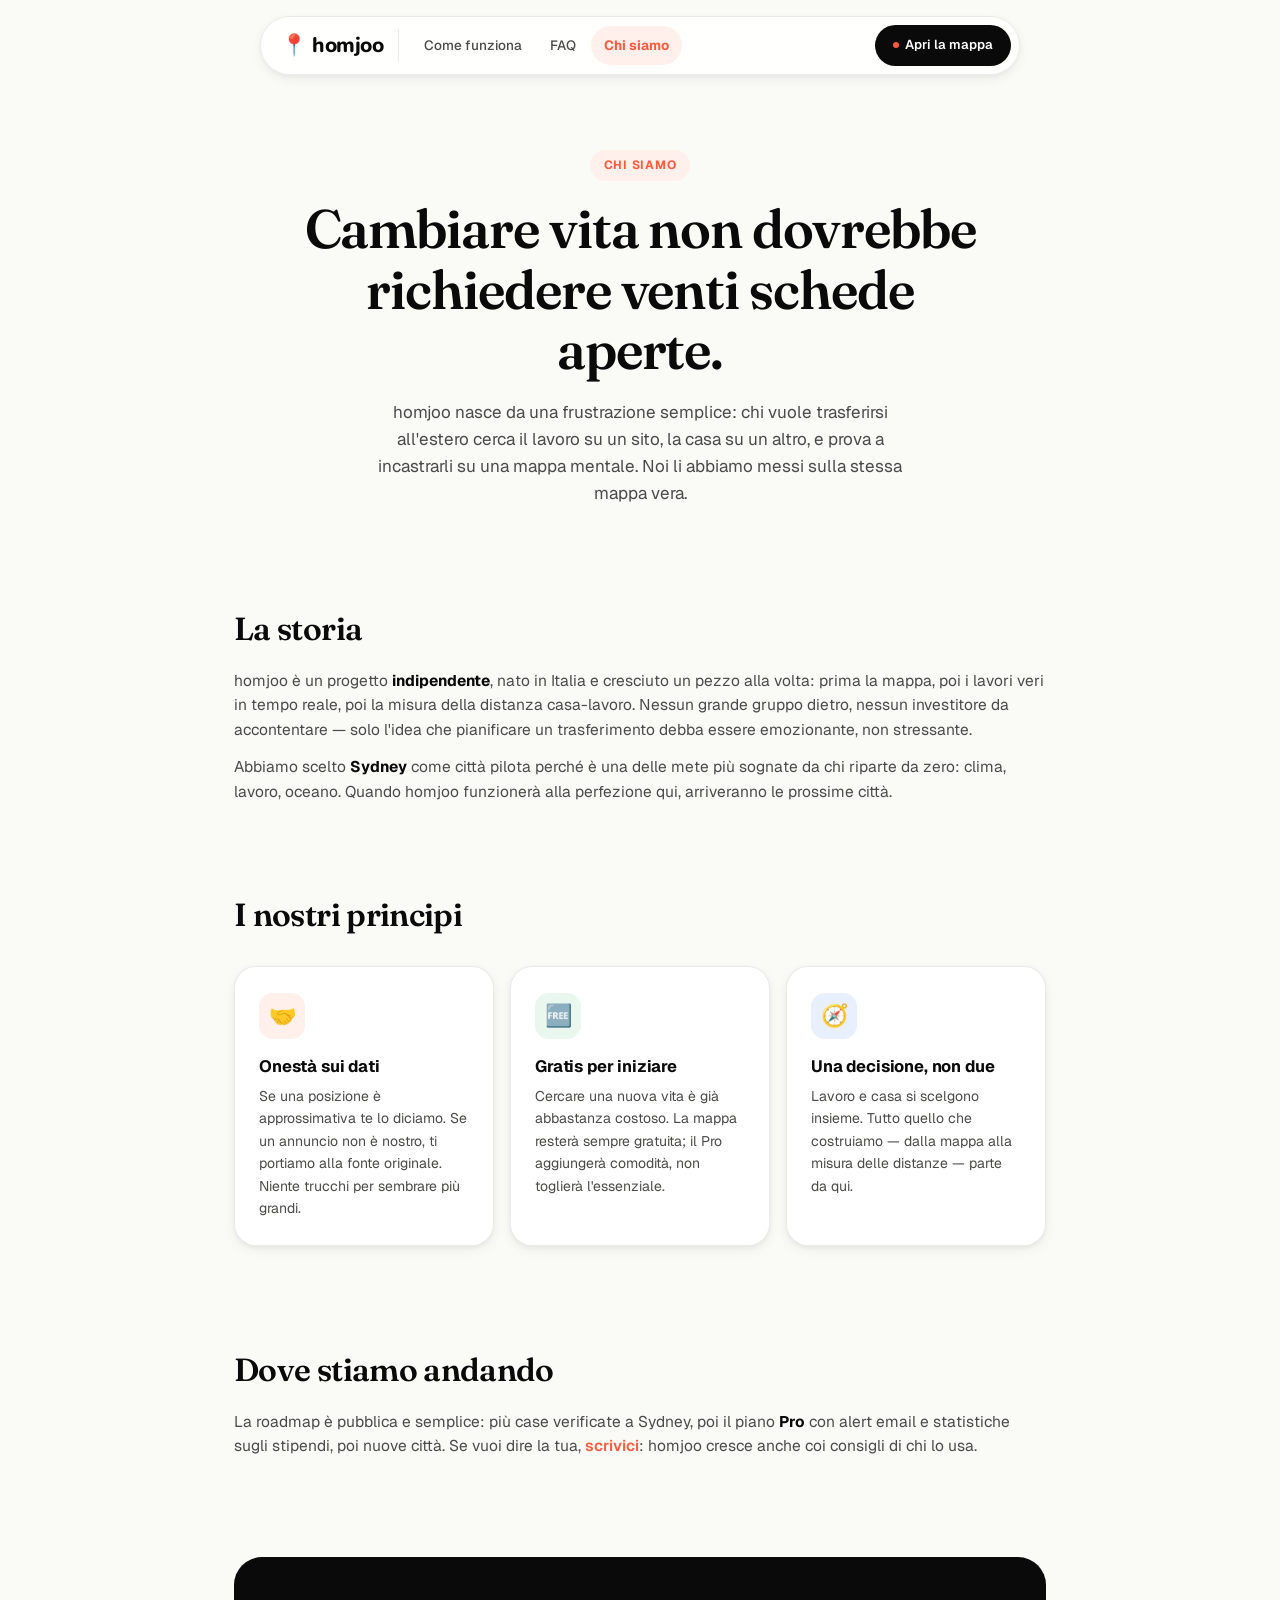
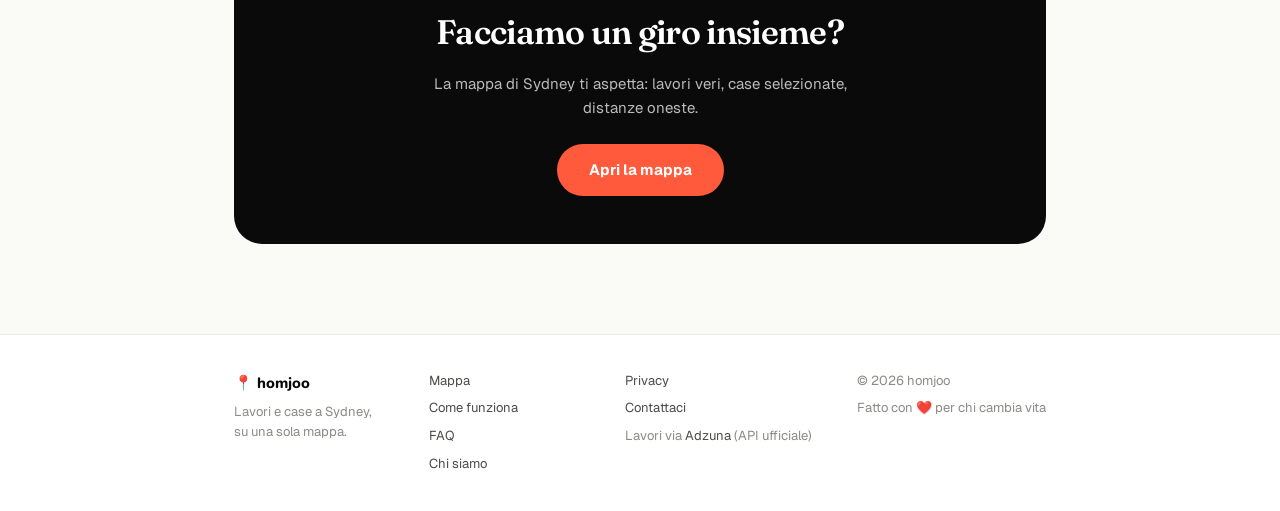
==== chi-siamo.html @ c5d23fae "Aggiornamento sito - 09/07/2026 14:28:04,09" ====
<!DOCTYPE html>
<html lang="it">
<head>
<meta charset="UTF-8">
<meta name="viewport" content="width=device-width, initial-scale=1.0">
<title>Chi siamo — homjoo</title>
<meta name="description" content="homjoo è un progetto indipendente che unisce lavori e case sulla stessa mappa. Città pilota: Sydney.">
<meta property="og:title" content="Chi siamo — homjoo">
<meta property="og:description" content="homjoo è un progetto indipendente che unisce lavori e case sulla stessa mappa. Città pilota: Sydney.">
<meta property="og:type" content="website">
<link rel="icon" href="data:image/svg+xml,<svg xmlns='http://www.w3.org/2000/svg' viewBox='0 0 100 100'><text y='.9em' font-size='90'>📍</text></svg>">
<link rel="preconnect" href="https://fonts.googleapis.com">
<link rel="preconnect" href="https://fonts.gstatic.com" crossorigin>
<link href="https://fonts.googleapis.com/css2?family=Fraunces:opsz,wght@9..144,400;9..144,600&family=Geist:wght@400;500;600;700&family=Nunito:wght@800&display=swap" rel="stylesheet">
<link rel="stylesheet" href="pagine.css">
</head>
<body>

<nav class="nav">
  <a class="nav-brand" href="index.html">📍 homjoo</a>
  <div class="nav-links">
    <a href="come-funziona.html">Come funziona</a>
    <a href="faq.html">FAQ</a>
    <a href="chi-siamo.html" class="active">Chi siamo</a>
  </div>
  <a class="nav-cta" href="index.html">Apri la mappa</a>
</nav>

<header class="hero">
  <span class="kicker">Chi siamo</span>
  <h1>Cambiare vita non dovrebbe<br>richiedere venti schede aperte.</h1>
  <p>homjoo nasce da una frustrazione semplice: chi vuole trasferirsi all'estero cerca il lavoro su un sito, la casa su un altro, e prova a incastrarli su una mappa mentale. Noi li abbiamo messi sulla stessa mappa vera.</p>
</header>

<div class="wrap">
  <div class="section fade-up">
    <h2>La storia</h2>
    <p>homjoo è un progetto <b>indipendente</b>, nato in Italia e cresciuto un pezzo alla volta: prima la mappa, poi i lavori veri in tempo reale, poi la misura della distanza casa-lavoro. Nessun grande gruppo dietro, nessun investitore da accontentare — solo l'idea che pianificare un trasferimento debba essere emozionante, non stressante.</p>
    <p>Abbiamo scelto <b>Sydney</b> come città pilota perché è una delle mete più sognate da chi riparte da zero: clima, lavoro, oceano. Quando homjoo funzionerà alla perfezione qui, arriveranno le prossime città.</p>
  </div>

  <div class="section fade-up">
    <h2>I nostri principi</h2>
    <div class="grid">
      <div class="card"><div class="ico orange">🤝</div><h3>Onestà sui dati</h3><p>Se una posizione è approssimativa te lo diciamo. Se un annuncio non è nostro, ti portiamo alla fonte originale. Niente trucchi per sembrare più grandi.</p></div>
      <div class="card"><div class="ico green">🆓</div><h3>Gratis per iniziare</h3><p>Cercare una nuova vita è già abbastanza costoso. La mappa resterà sempre gratuita; il Pro aggiungerà comodità, non toglierà l'essenziale.</p></div>
      <div class="card"><div class="ico blue">🧭</div><h3>Una decisione, non due</h3><p>Lavoro e casa si scelgono insieme. Tutto quello che costruiamo — dalla mappa alla misura delle distanze — parte da qui.</p></div>
    </div>
  </div>

  <div class="section fade-up">
    <h2>Dove stiamo andando</h2>
    <p>La roadmap è pubblica e semplice: più case verificate a Sydney, poi il piano <b>Pro</b> con alert email e statistiche sugli stipendi, poi nuove città. Se vuoi dire la tua, <a href="mailto:alessandro.vannoli@gmail.com" style="color:var(--accent);font-weight:600">scrivici</a>: homjoo cresce anche coi consigli di chi lo usa.</p>
  </div>

  <div class="cta-box fade-up">
    <h2>Facciamo un giro insieme?</h2>
    <p>La mappa di Sydney ti aspetta: lavori veri, case selezionate, distanze oneste.</p>
    <a href="index.html">Apri la mappa</a>
  </div>
</div>

<footer>
  <div class="foot">
    <div class="col">
      <b>📍 homjoo</b>
      <span>Lavori e case a Sydney,<br>su una sola mappa.</span>
    </div>
    <div class="col">
      <a href="index.html">Mappa</a>
      <a href="come-funziona.html">Come funziona</a>
      <a href="faq.html">FAQ</a>
      <a href="chi-siamo.html">Chi siamo</a>
    </div>
    <div class="col">
      <a href="privacy.html">Privacy</a>
      <a href="mailto:alessandro.vannoli@gmail.com">Contattaci</a>
      <span>Lavori via <a href="https://www.adzuna.com.au" target="_blank" rel="noopener">Adzuna</a> (API ufficiale)</span>
    </div>
    <div class="col">
      <span>© 2026 homjoo</span>
      <span>Fatto con ❤️ per chi cambia vita</span>
    </div>
  </div>
</footer>

<script>
// Animazioni di ingresso al scroll + accordion FAQ
(function() {
  'use strict';
  var obs = new IntersectionObserver(function(entries) {
    entries.forEach(function(e) { if (e.isIntersecting) { e.target.classList.add('vis'); obs.unobserve(e.target); } });
  }, { threshold: 0.12 });
  document.querySelectorAll('.fade-up').forEach(function(el) { obs.observe(el); });

  document.querySelectorAll('.faq-q').forEach(function(q) {
    q.addEventListener('click', function() {
      var item = q.parentElement;
      var a = item.querySelector('.faq-a');
      var isOpen = item.classList.contains('open');
      document.querySelectorAll('.faq-item.open').forEach(function(o) {
        o.classList.remove('open');
        o.querySelector('.faq-a').style.maxHeight = '0px';
      });
      if (!isOpen) {
        item.classList.add('open');
        a.style.maxHeight = a.scrollHeight + 'px';
      }
    });
  });
})();
</script>
</body>
</html>
---- pagine.css ----
/* ============================================================
   homjoo — stile condiviso delle pagine di contenuto
   (la mappa in index.html ha il suo stile interno)
   ============================================================ */
:root {
  --bg: #fafaf7;
  --bg-elev: #ffffff;
  --ink: #0a0a0a;
  --ink-soft: #4a4a48;
  --ink-faint: #8a8a86;
  --line: rgba(10,10,10,0.08);
  --accent: #ff5a3c;
  --accent-soft: #fff0ec;
  --job: #16a34a;
  --home: #1f6feb;
  --shadow-md: 0 4px 12px rgba(10,10,10,0.06), 0 2px 4px rgba(10,10,10,0.04);
  --shadow-lg: 0 24px 60px rgba(10,10,10,0.12), 0 8px 24px rgba(10,10,10,0.08);
  --radius: 14px;
  --radius-lg: 22px;
  --font-display: 'Fraunces', Georgia, serif;
  --font-ui: 'Geist', -apple-system, BlinkMacSystemFont, sans-serif;
}
* { box-sizing: border-box; margin: 0; padding: 0; }
html { scroll-behavior: smooth; }
body {
  font-family: var(--font-ui);
  color: var(--ink);
  background: var(--bg);
  -webkit-font-smoothing: antialiased;
  line-height: 1.6;
}
a { color: inherit; text-decoration: none; }
img { max-width: 100%; }

/* ---------- NAVBAR ---------- */
.nav {
  position: fixed;
  top: 16px;
  left: 50%;
  transform: translateX(-50%);
  z-index: 50;
  display: flex;
  align-items: center;
  gap: 6px;
  padding: 8px 8px 8px 20px;
  background: rgba(255,255,255,0.85);
  backdrop-filter: saturate(180%) blur(20px);
  -webkit-backdrop-filter: saturate(180%) blur(20px);
  border: 1px solid var(--line);
  border-radius: 100px;
  box-shadow: var(--shadow-md);
  width: min(760px, calc(100vw - 32px));
}
.nav-brand {
  font-family: 'Nunito', var(--font-ui);
  font-weight: 800;
  font-size: 21px;
  letter-spacing: -0.02em;
  display: flex;
  align-items: center;
  gap: 7px;
  padding-right: 14px;
  border-right: 1px solid var(--line);
  margin-right: 6px;
  white-space: nowrap;
}
.nav-links {
  display: flex;
  gap: 2px;
  flex: 1;
  overflow-x: auto;
  scrollbar-width: none;
}
.nav-links::-webkit-scrollbar { display: none; }
.nav-links a {
  padding: 9px 13px;
  border-radius: 100px;
  font-size: 13.5px;
  font-weight: 500;
  color: var(--ink-soft);
  white-space: nowrap;
  transition: background .15s, color .15s;
}
.nav-links a:hover { background: rgba(10,10,10,0.04); color: var(--ink); }
.nav-links a.active { background: var(--accent-soft); color: var(--accent); font-weight: 700; }
.nav-cta {
  background: var(--ink);
  color: #fff;
  padding: 10px 18px;
  border-radius: 100px;
  font-size: 13px;
  font-weight: 600;
  white-space: nowrap;
  display: flex;
  align-items: center;
  gap: 6px;
  transition: transform .15s;
}
.nav-cta:hover { transform: scale(1.03); }
.nav-cta::before { content: ''; width: 6px; height: 6px; border-radius: 50%; background: var(--accent); }

/* ---------- HERO ---------- */
.hero {
  padding: 150px 24px 60px;
  text-align: center;
  max-width: 760px;
  margin: 0 auto;
}
.hero .kicker {
  display: inline-block;
  background: var(--accent-soft);
  color: var(--accent);
  font-size: 12px;
  font-weight: 700;
  letter-spacing: 0.06em;
  text-transform: uppercase;
  border-radius: 100px;
  padding: 6px 14px;
  margin-bottom: 18px;
}
.hero h1 {
  font-family: var(--font-display);
  font-weight: 600;
  font-size: clamp(34px, 6vw, 54px);
  letter-spacing: -0.02em;
  line-height: 1.12;
}
.hero p {
  margin: 18px auto 0;
  max-width: 560px;
  color: var(--ink-soft);
  font-size: 17px;
}

/* ---------- SEZIONI ---------- */
.wrap { max-width: 860px; margin: 0 auto; padding: 0 24px 40px; }
.section { padding: 36px 0; }
.section h2 {
  font-family: var(--font-display);
  font-weight: 600;
  font-size: clamp(24px, 4vw, 32px);
  letter-spacing: -0.02em;
  margin-bottom: 14px;
}
.section p { color: var(--ink-soft); font-size: 15.5px; margin-bottom: 12px; }
.section p b { color: var(--ink); }

/* card a griglia */
.grid { display: grid; grid-template-columns: repeat(auto-fit, minmax(230px, 1fr)); gap: 16px; margin: 26px 0; }
.card {
  background: var(--bg-elev);
  border: 1px solid var(--line);
  border-radius: var(--radius-lg);
  padding: 26px 24px;
  box-shadow: var(--shadow-md);
  transition: transform .2s, box-shadow .2s;
}
.card:hover { transform: translateY(-4px); box-shadow: var(--shadow-lg); }
.card .ico {
  width: 46px; height: 46px;
  border-radius: 14px;
  display: flex; align-items: center; justify-content: center;
  font-size: 22px;
  margin-bottom: 14px;
}
.ico.orange { background: var(--accent-soft); }
.ico.green  { background: #e9f7ee; }
.ico.blue   { background: #e8f0fe; }
.card h3 { font-size: 16.5px; letter-spacing: -0.01em; margin-bottom: 6px; }
.card p { font-size: 14px; color: var(--ink-soft); margin: 0; }

/* passi numerati */
.step-row { display: flex; gap: 18px; align-items: flex-start; padding: 22px 0; border-bottom: 1px solid var(--line); }
.step-row:last-child { border-bottom: 0; }
.step-num {
  flex-shrink: 0;
  width: 40px; height: 40px;
  border-radius: 50%;
  background: var(--ink);
  color: #fff;
  display: flex; align-items: center; justify-content: center;
  font-weight: 700;
  font-size: 15px;
}
.step-row h3 { font-size: 17px; margin-bottom: 4px; }
.step-row p { font-size: 14.5px; color: var(--ink-soft); margin: 0; }

/* ---------- FAQ ACCORDION ---------- */
.faq-item {
  background: var(--bg-elev);
  border: 1px solid var(--line);
  border-radius: var(--radius-lg);
  margin-bottom: 12px;
  overflow: hidden;
  box-shadow: var(--shadow-md);
}
.faq-q {
  width: 100%;
  display: flex;
  justify-content: space-between;
  align-items: center;
  gap: 14px;
  padding: 18px 22px;
  background: none;
  border: 0;
  font-family: var(--font-ui);
  font-size: 15.5px;
  font-weight: 600;
  color: var(--ink);
  text-align: left;
  cursor: pointer;
}
.faq-q .chev { transition: transform .25s; color: var(--ink-faint); flex-shrink: 0; }
.faq-item.open .faq-q .chev { transform: rotate(180deg); }
.faq-a {
  max-height: 0;
  overflow: hidden;
  transition: max-height .3s ease;
}
.faq-a-inner {
  padding: 0 22px 20px;
  font-size: 14.5px;
  color: var(--ink-soft);
}
.faq-a-inner a { color: var(--accent); font-weight: 600; }
.faq-a-inner a:hover { text-decoration: underline; }

/* ---------- CTA FINALE ---------- */
.cta-box {
  text-align: center;
  background: var(--ink);
  color: #fff;
  border-radius: 28px;
  padding: 48px 30px;
  margin: 50px 0 30px;
}
.cta-box h2 {
  font-family: var(--font-display);
  font-weight: 600;
  font-size: clamp(24px, 4vw, 34px);
  letter-spacing: -0.02em;
}
.cta-box p { color: rgba(255,255,255,0.72); margin: 12px auto 24px; max-width: 440px; font-size: 15px; }
.cta-box a {
  display: inline-block;
  background: var(--accent);
  color: #fff;
  padding: 14px 32px;
  border-radius: 100px;
  font-weight: 700;
  font-size: 15px;
  transition: transform .15s, filter .15s;
}
.cta-box a:hover { transform: scale(1.04); filter: brightness(1.06); }

/* ---------- FOOTER ---------- */
footer {
  border-top: 1px solid var(--line);
  background: var(--bg-elev);
  margin-top: 20px;
}
.foot {
  max-width: 860px;
  margin: 0 auto;
  padding: 36px 24px;
  display: flex;
  flex-wrap: wrap;
  gap: 26px;
  justify-content: space-between;
  font-size: 13px;
  color: var(--ink-faint);
}
.foot b { color: var(--ink); font-family: 'Nunito', var(--font-ui); font-weight: 800; font-size: 15px; }
.foot a { color: var(--ink-soft); }
.foot a:hover { color: var(--accent); }
.foot .col { display: flex; flex-direction: column; gap: 7px; min-width: 150px; }

/* ---------- ANIMAZIONI ---------- */
.fade-up { opacity: 0; transform: translateY(18px); transition: opacity .6s ease, transform .6s ease; }
.fade-up.vis { opacity: 1; transform: translateY(0); }
@media (prefers-reduced-motion: reduce) {
  .fade-up { opacity: 1; transform: none; transition: none; }
  html { scroll-behavior: auto; }
}

/* ---------- MOBILE ---------- */
@media (max-width: 640px) {
  .nav { top: 8px; padding: 6px 6px 6px 14px; }
  .nav-brand { font-size: 17px; padding-right: 10px; }
  .nav-cta { padding: 9px 13px; font-size: 12px; }
  .nav-links a { padding: 8px 10px; font-size: 12.5px; }
  .hero { padding-top: 120px; }
}
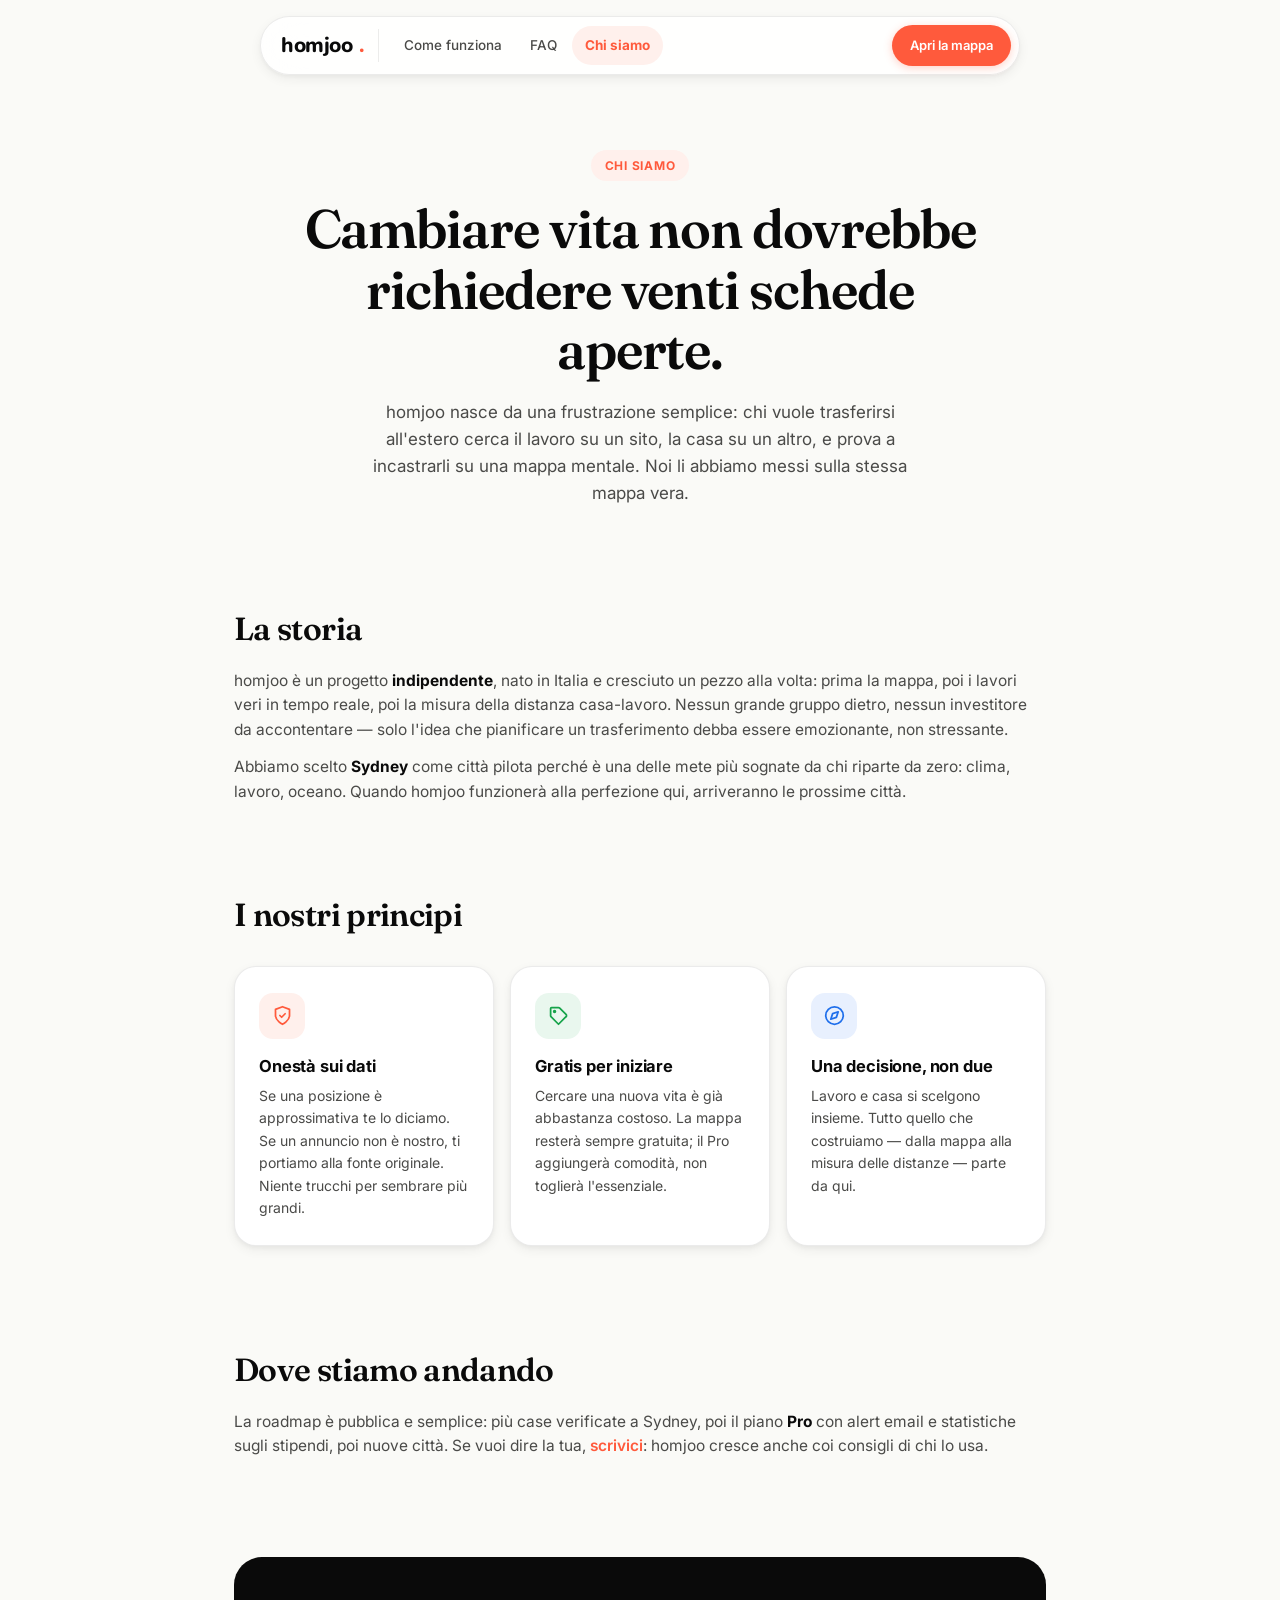
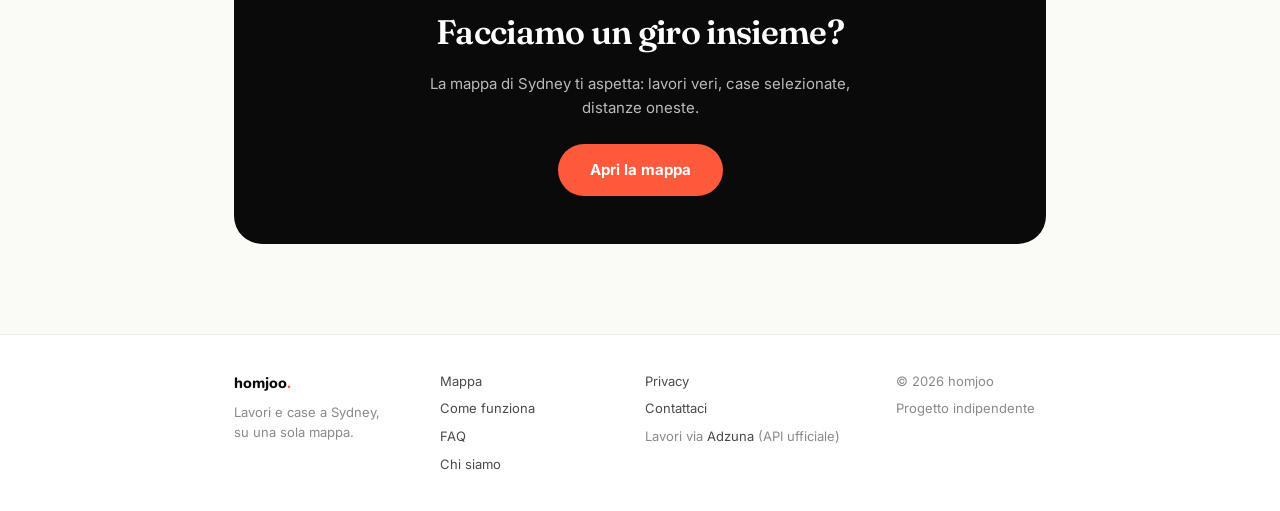
==== commit 8eb6b777: "Aggiornamento sito - 09/07/2026 14:36:41,88" ====
--- a/chi-siamo.html
+++ b/chi-siamo.html
@@ -11,13 +11,13 @@
 <link rel="icon" href="data:image/svg+xml,<svg xmlns='http://www.w3.org/2000/svg' viewBox='0 0 100 100'><text y='.9em' font-size='90'>📍</text></svg>">
 <link rel="preconnect" href="https://fonts.googleapis.com">
 <link rel="preconnect" href="https://fonts.gstatic.com" crossorigin>
-<link href="https://fonts.googleapis.com/css2?family=Fraunces:opsz,wght@9..144,400;9..144,600&family=Geist:wght@400;500;600;700&family=Nunito:wght@800&display=swap" rel="stylesheet">
+<link href="https://fonts.googleapis.com/css2?family=Fraunces:opsz,wght@9..144,400;9..144,600&family=Inter:wght@400;500;600;700&family=Nunito:wght@800&display=swap" rel="stylesheet">
 <link rel="stylesheet" href="pagine.css">
 </head>
 <body>
 
 <nav class="nav">
-  <a class="nav-brand" href="index.html">📍 homjoo</a>
+  <a class="nav-brand" href="index.html">homjoo<span class="brand-dot">.</span></a>
   <div class="nav-links">
     <a href="come-funziona.html">Come funziona</a>
     <a href="faq.html">FAQ</a>
@@ -42,9 +42,9 @@
   <div class="section fade-up">
     <h2>I nostri principi</h2>
     <div class="grid">
-      <div class="card"><div class="ico orange">🤝</div><h3>Onestà sui dati</h3><p>Se una posizione è approssimativa te lo diciamo. Se un annuncio non è nostro, ti portiamo alla fonte originale. Niente trucchi per sembrare più grandi.</p></div>
-      <div class="card"><div class="ico green">🆓</div><h3>Gratis per iniziare</h3><p>Cercare una nuova vita è già abbastanza costoso. La mappa resterà sempre gratuita; il Pro aggiungerà comodità, non toglierà l'essenziale.</p></div>
-      <div class="card"><div class="ico blue">🧭</div><h3>Una decisione, non due</h3><p>Lavoro e casa si scelgono insieme. Tutto quello che costruiamo — dalla mappa alla misura delle distanze — parte da qui.</p></div>
+      <div class="card"><div class="ico orange"><svg width="21" height="21" viewBox="0 0 24 24" fill="none" stroke="#ff5a3c" stroke-width="2" stroke-linecap="round" stroke-linejoin="round"><path d="M12 22s8-4 8-10V5l-8-3-8 3v7c0 6 8 10 8 10z"/><path d="m9 12 2 2 4-4"/></svg></div><h3>Onestà sui dati</h3><p>Se una posizione è approssimativa te lo diciamo. Se un annuncio non è nostro, ti portiamo alla fonte originale. Niente trucchi per sembrare più grandi.</p></div>
+      <div class="card"><div class="ico green"><svg width="21" height="21" viewBox="0 0 24 24" fill="none" stroke="#16a34a" stroke-width="2" stroke-linecap="round" stroke-linejoin="round"><path d="M20.59 13.41 12 22l-8.59-8.59A2 2 0 0 1 3 12V4a1 1 0 0 1 1-1h8a2 2 0 0 1 1.41.59l7.18 7.18a2 2 0 0 1 0 2.83z"/><circle cx="7.5" cy="7.5" r="1"/></svg></div><h3>Gratis per iniziare</h3><p>Cercare una nuova vita è già abbastanza costoso. La mappa resterà sempre gratuita; il Pro aggiungerà comodità, non toglierà l'essenziale.</p></div>
+      <div class="card"><div class="ico blue"><svg width="21" height="21" viewBox="0 0 24 24" fill="none" stroke="#1f6feb" stroke-width="2" stroke-linecap="round" stroke-linejoin="round"><circle cx="12" cy="12" r="10"/><path d="m16.24 7.76-2.12 6.36-6.36 2.12 2.12-6.36z"/></svg></div><h3>Una decisione, non due</h3><p>Lavoro e casa si scelgono insieme. Tutto quello che costruiamo — dalla mappa alla misura delle distanze — parte da qui.</p></div>
     </div>
   </div>
 
@@ -63,7 +63,7 @@
 <footer>
   <div class="foot">
     <div class="col">
-      <b>📍 homjoo</b>
+      <b>homjoo<span style="color:var(--accent)">.</span></b>
       <span>Lavori e case a Sydney,<br>su una sola mappa.</span>
     </div>
     <div class="col">
@@ -79,7 +79,7 @@
     </div>
     <div class="col">
       <span>© 2026 homjoo</span>
-      <span>Fatto con ❤️ per chi cambia vita</span>
+      <span>Progetto indipendente</span>
     </div>
   </div>
 </footer>
--- a/pagine.css
+++ b/pagine.css
@@ -18,7 +18,7 @@
   --radius: 14px;
   --radius-lg: 22px;
   --font-display: 'Fraunces', Georgia, serif;
-  --font-ui: 'Geist', -apple-system, BlinkMacSystemFont, sans-serif;
+  --font-ui: 'Inter', -apple-system, BlinkMacSystemFont, sans-serif;
 }
 * { box-sizing: border-box; margin: 0; padding: 0; }
 html { scroll-behavior: smooth; }
@@ -84,7 +84,8 @@
 .nav-links a:hover { background: rgba(10,10,10,0.04); color: var(--ink); }
 .nav-links a.active { background: var(--accent-soft); color: var(--accent); font-weight: 700; }
 .nav-cta {
-  background: var(--ink);
+  background: var(--accent);
+  box-shadow: 0 2px 8px rgba(255,90,60,0.28);
   color: #fff;
   padding: 10px 18px;
   border-radius: 100px;
@@ -97,7 +98,7 @@
   transition: transform .15s;
 }
 .nav-cta:hover { transform: scale(1.03); }
-.nav-cta::before { content: ''; width: 6px; height: 6px; border-radius: 50%; background: var(--accent); }
+.brand-dot { color: var(--accent); }
 
 /* ---------- HERO ---------- */
 .hero {
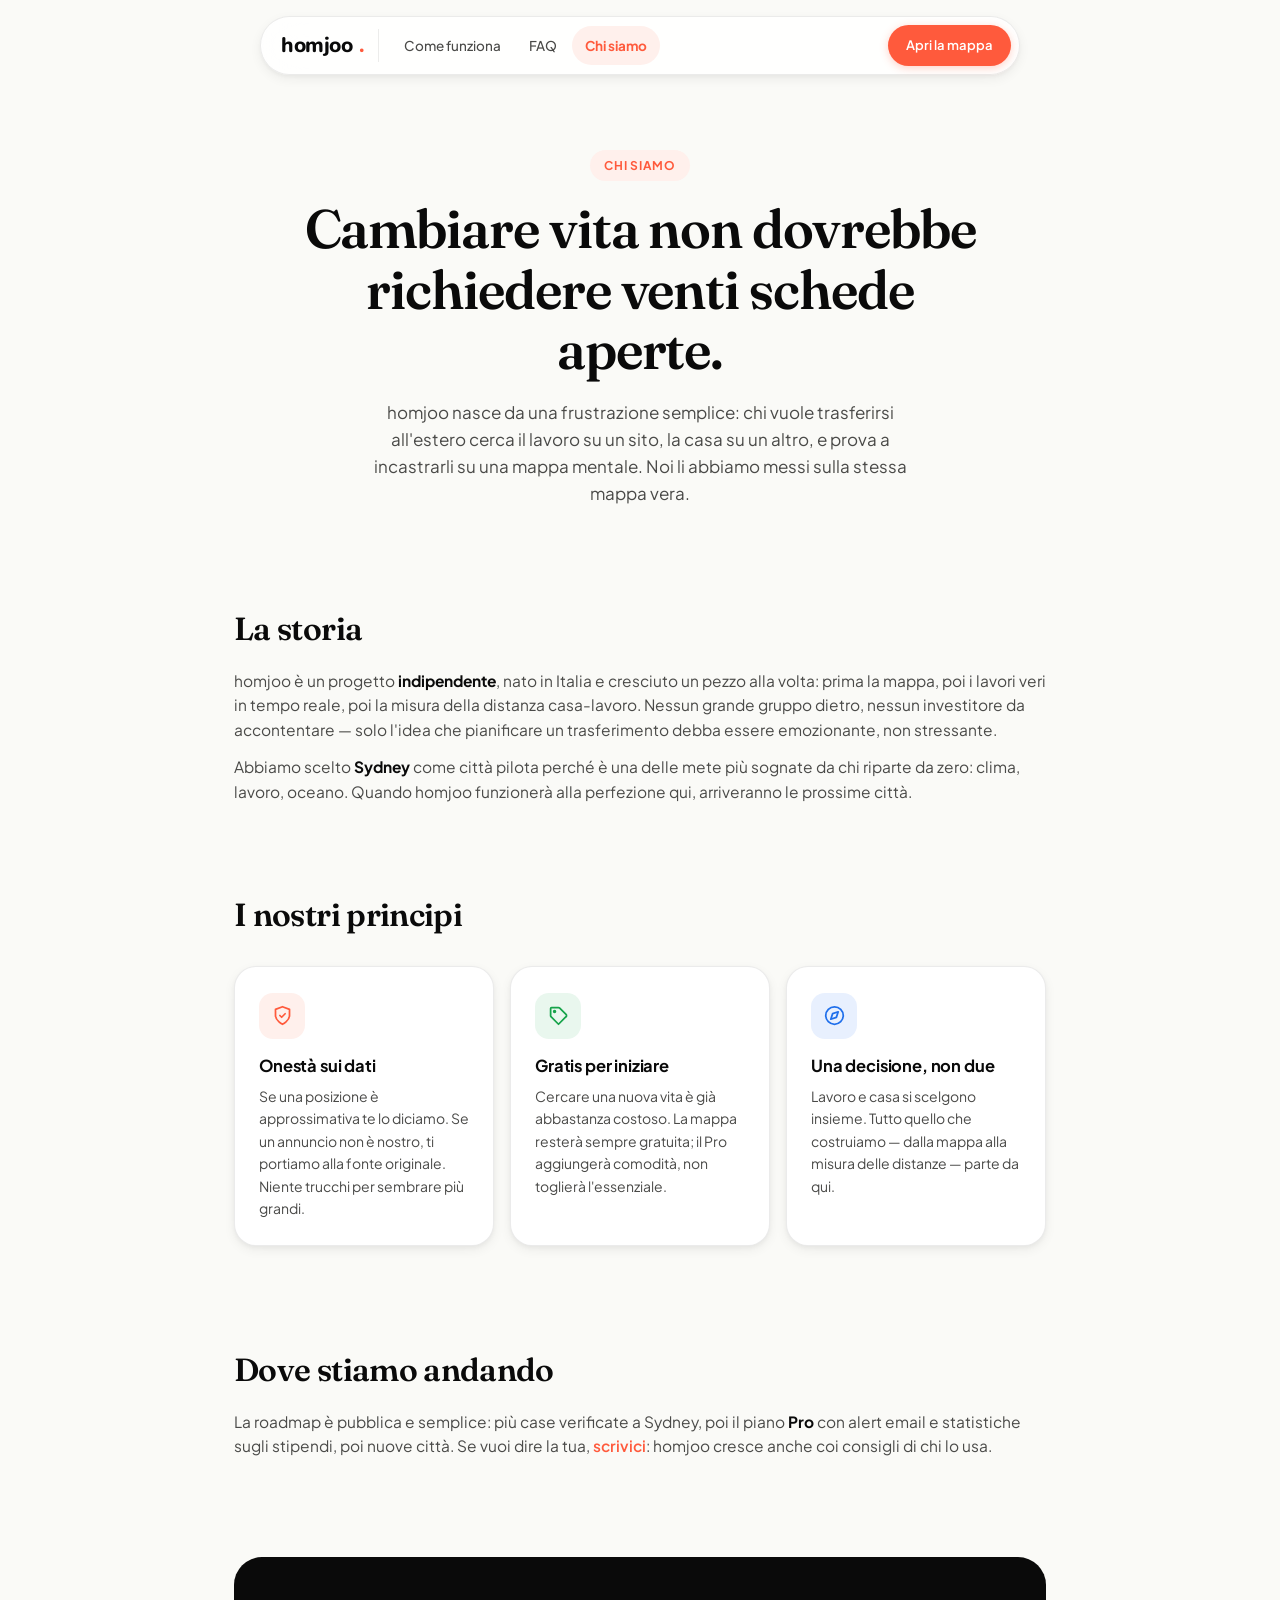
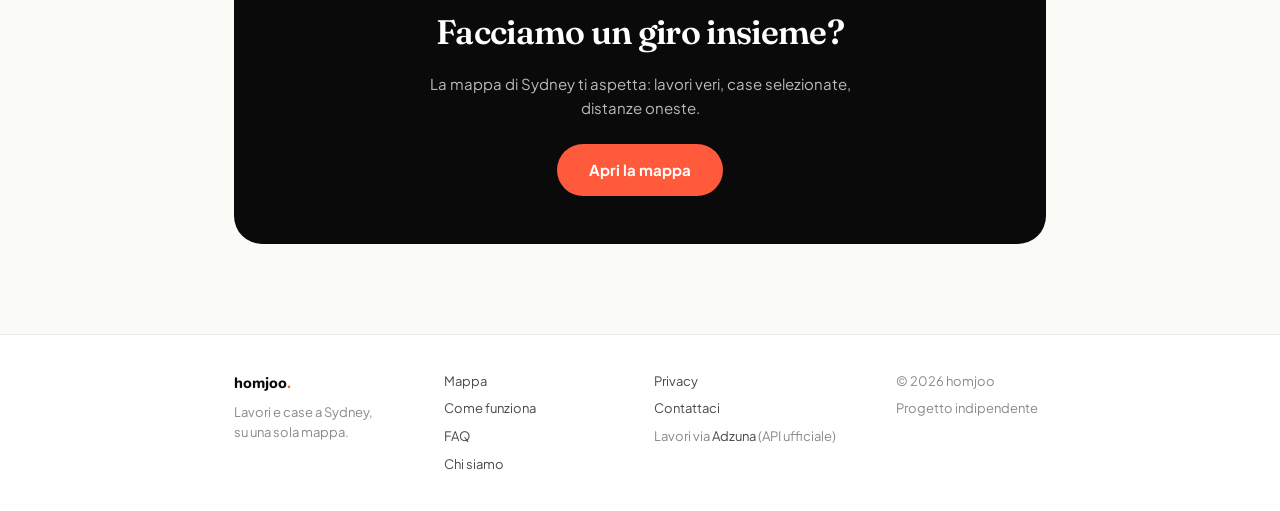
==== commit e8fe2d69: "Aggiornamento sito - 09/07/2026 15:11:47,81" ====
--- a/chi-siamo.html
+++ b/chi-siamo.html
@@ -8,10 +8,14 @@
 <meta property="og:title" content="Chi siamo — homjoo">
 <meta property="og:description" content="homjoo è un progetto indipendente che unisce lavori e case sulla stessa mappa. Città pilota: Sydney.">
 <meta property="og:type" content="website">
+<meta property="og:image" content="https://homjoo.vercel.app/og-image.png">
+<meta property="og:image:width" content="1200">
+<meta property="og:image:height" content="630">
+<meta name="twitter:card" content="summary_large_image">
 <link rel="icon" href="data:image/svg+xml,<svg xmlns='http://www.w3.org/2000/svg' viewBox='0 0 100 100'><text y='.9em' font-size='90'>📍</text></svg>">
 <link rel="preconnect" href="https://fonts.googleapis.com">
 <link rel="preconnect" href="https://fonts.gstatic.com" crossorigin>
-<link href="https://fonts.googleapis.com/css2?family=Fraunces:opsz,wght@9..144,400;9..144,600&family=Inter:wght@400;500;600;700&family=Nunito:wght@800&display=swap" rel="stylesheet">
+<link href="https://fonts.googleapis.com/css2?family=Fraunces:opsz,wght@9..144,400;9..144,600&family=Plus+Jakarta+Sans:wght@400;500;600;700&family=Nunito:wght@800&display=swap" rel="stylesheet">
 <link rel="stylesheet" href="pagine.css">
 </head>
 <body>
--- a/pagine.css
+++ b/pagine.css
@@ -18,7 +18,7 @@
   --radius: 14px;
   --radius-lg: 22px;
   --font-display: 'Fraunces', Georgia, serif;
-  --font-ui: 'Inter', -apple-system, BlinkMacSystemFont, sans-serif;
+  --font-ui: 'Plus Jakarta Sans', -apple-system, BlinkMacSystemFont, sans-serif;
 }
 * { box-sizing: border-box; margin: 0; padding: 0; }
 html { scroll-behavior: smooth; }
